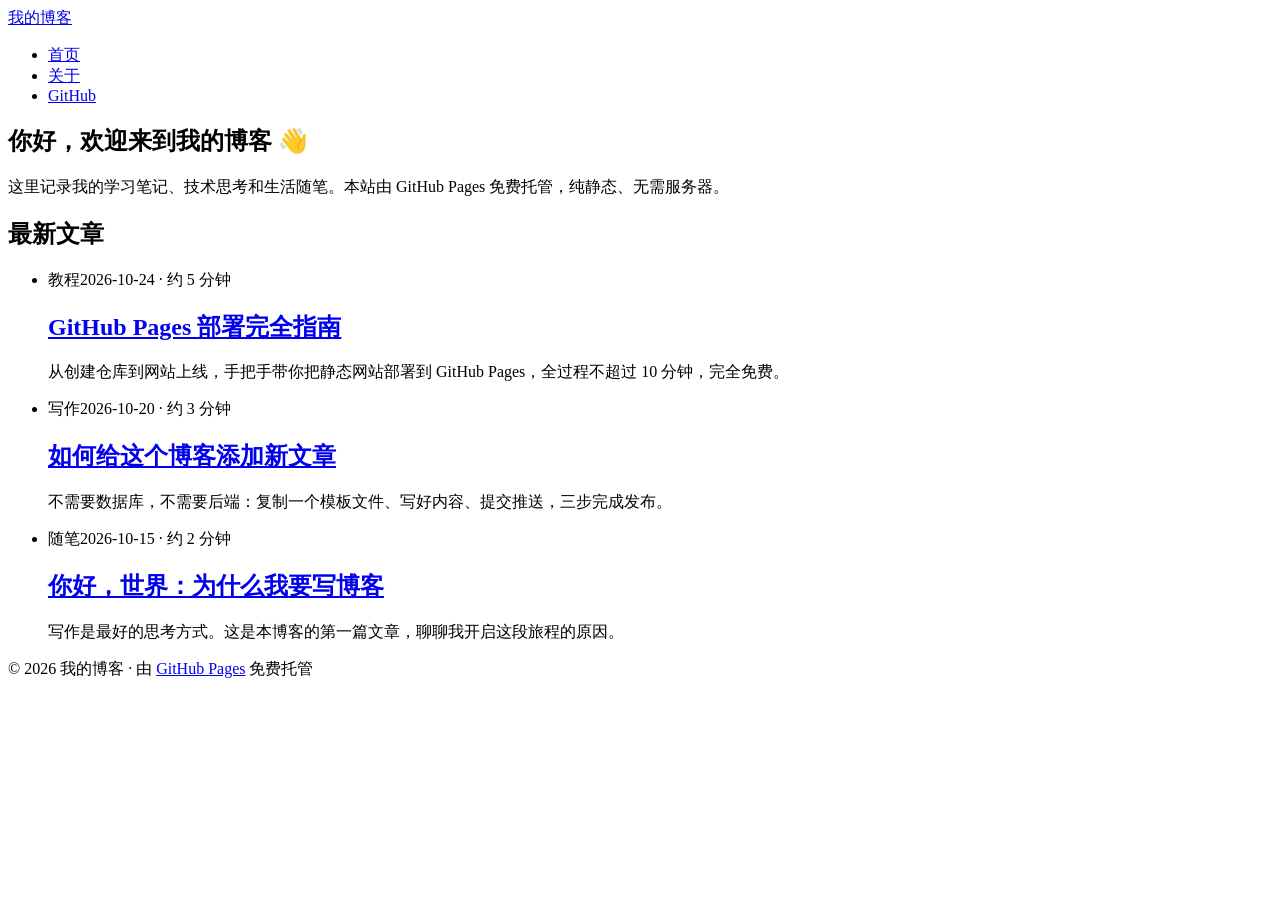
==== index.html @ ed173cc4 "feat: 上传 index.html" ====
<!DOCTYPE html>
<html lang="zh-CN">
<head>
  <meta charset="UTF-8">
  <meta name="viewport" content="width=device-width, initial-scale=1.0">
  <title>我的博客 · 记录与思考</title>
  <meta name="description" content="一个部署在 GitHub Pages 上的免费静态博客">
  <link rel="stylesheet" href="css/style.css">
</head>
<body>
  <header class="site-header">
    <nav class="nav" aria-label="主导航">
      <a class="nav-logo" href="index.html">我的<span>博客</span></a>
      <ul class="nav-links">
        <li><a href="index.html" class="active">首页</a></li>
        <li><a href="about.html">关于</a></li>
        <li><a href="https://github.com" target="_blank" rel="noopener">GitHub</a></li>
      </ul>
    </nav>
  </header>

  <main>
    <section class="hero">
      <h1>你好，欢迎来到我的博客 👋</h1>
      <p>这里记录我的学习笔记、技术思考和生活随笔。本站由 GitHub Pages 免费托管，纯静态、无需服务器。</p>
    </section>

    <section aria-labelledby="posts-heading">
      <h2 class="section-title" id="posts-heading">最新文章</h2>
      <ul class="post-list">
        <li class="post-item">
          <div class="post-meta">
            <span class="tag">教程</span>2026-10-24 · 约 5 分钟
          </div>
          <h2><a href="posts/github-pages-guide.html">GitHub Pages 部署完全指南</a></h2>
          <p class="post-excerpt">从创建仓库到网站上线，手把手带你把静态网站部署到 GitHub Pages，全过程不超过 10 分钟，完全免费。</p>
        </li>
        <li class="post-item">
          <div class="post-meta">
            <span class="tag">写作</span>2026-10-20 · 约 3 分钟
          </div>
          <h2><a href="posts/how-to-write.html">如何给这个博客添加新文章</a></h2>
          <p class="post-excerpt">不需要数据库，不需要后端：复制一个模板文件、写好内容、提交推送，三步完成发布。</p>
        </li>
        <li class="post-item">
          <div class="post-meta">
            <span class="tag">随笔</span>2026-10-15 · 约 2 分钟
          </div>
          <h2><a href="posts/hello-world.html">你好，世界：为什么我要写博客</a></h2>
          <p class="post-excerpt">写作是最好的思考方式。这是本博客的第一篇文章，聊聊我开启这段旅程的原因。</p>
        </li>
      </ul>
    </section>
  </main>

  <footer class="site-footer">
    <p>© 2026 我的博客 · 由 <a href="https://pages.github.com" target="_blank" rel="noopener">GitHub Pages</a> 免费托管</p>
  </footer>
</body>
</html>
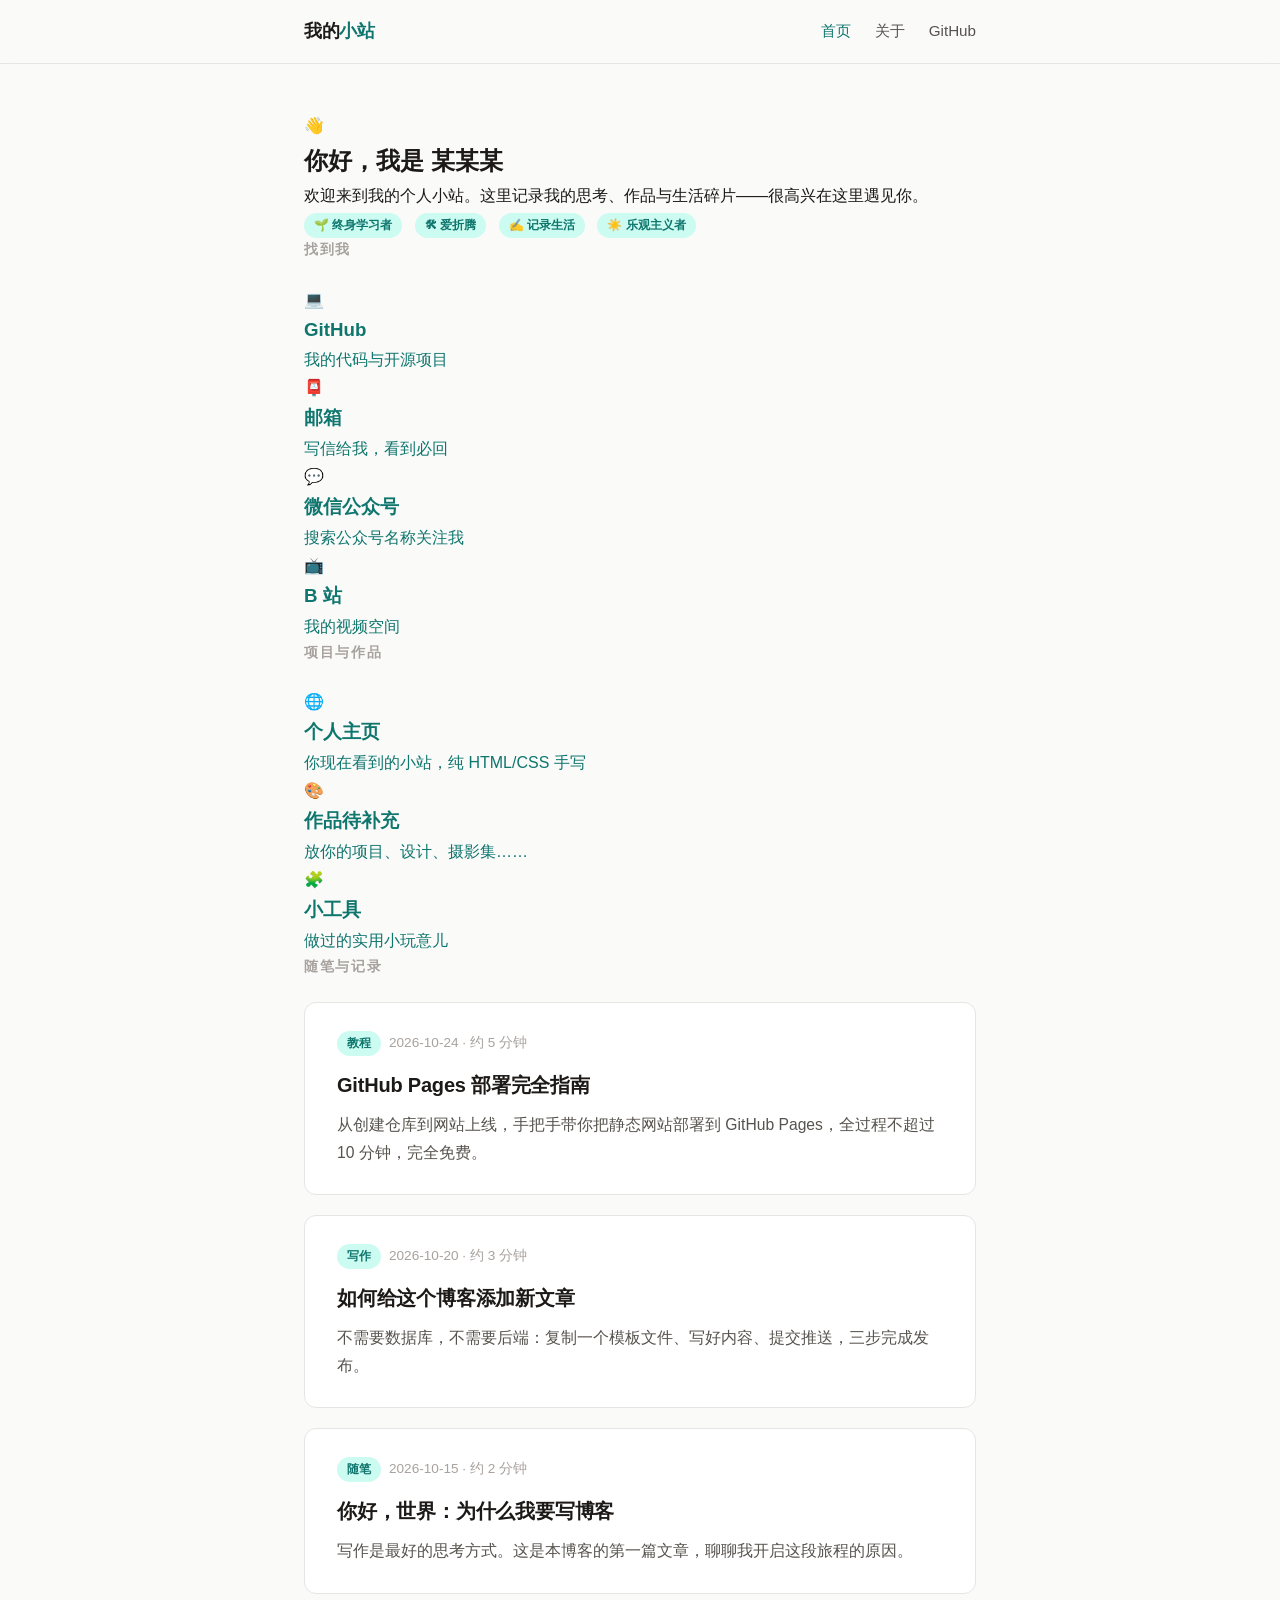
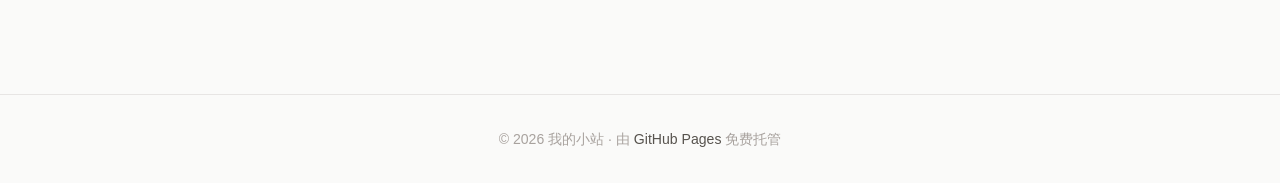
==== commit e757d14d: "feat: 更新 index.html" ====
--- a/index.html
+++ b/index.html
@@ -3,58 +3,113 @@
 <head>
   <meta charset="UTF-8">
   <meta name="viewport" content="width=device-width, initial-scale=1.0">
-  <title>我的博客 · 记录与思考</title>
-  <meta name="description" content="一个部署在 GitHub Pages 上的免费静态博客">
+  <title>我的小站 · 个人主页</title>
+  <meta name="description" content="我的个人主页：关于我、我的项目与随笔">
   <link rel="stylesheet" href="css/style.css">
 </head>
 <body>
   <header class="site-header">
     <nav class="nav" aria-label="主导航">
-      <a class="nav-logo" href="index.html">我的<span>博客</span></a>
+      <a class="nav-logo" href="index.html">我的<span>小站</span></a>
       <ul class="nav-links">
         <li><a href="index.html" class="active">首页</a></li>
         <li><a href="about.html">关于</a></li>
-        <li><a href="https://github.com" target="_blank" rel="noopener">GitHub</a></li>
+        <li><a href="https://github.com/3278155436" target="_blank" rel="noopener">GitHub</a></li>
       </ul>
     </nav>
   </header>
 
   <main>
-    <section class="hero">
-      <h1>你好，欢迎来到我的博客 👋</h1>
-      <p>这里记录我的学习笔记、技术思考和生活随笔。本站由 GitHub Pages 免费托管，纯静态、无需服务器。</p>
+    <!-- 个人介绍 -->
+    <section class="profile" aria-label="自我介绍">
+      <div class="avatar" aria-hidden="true">👋</div>
+      <div>
+        <h1>你好，我是 <span class="name">某某某</span></h1>
+        <p class="bio">欢迎来到我的个人小站。这里记录我的思考、作品与生活碎片——很高兴在这里遇见你。</p>
+      </div>
     </section>
 
-    <section aria-labelledby="posts-heading">
-      <h2 class="section-title" id="posts-heading">最新文章</h2>
-      <ul class="post-list">
-        <li class="post-item">
-          <div class="post-meta">
-            <span class="tag">教程</span>2026-10-24 · 约 5 分钟
-          </div>
-          <h2><a href="posts/github-pages-guide.html">GitHub Pages 部署完全指南</a></h2>
-          <p class="post-excerpt">从创建仓库到网站上线，手把手带你把静态网站部署到 GitHub Pages，全过程不超过 10 分钟，完全免费。</p>
-        </li>
-        <li class="post-item">
-          <div class="post-meta">
-            <span class="tag">写作</span>2026-10-20 · 约 3 分钟
-          </div>
-          <h2><a href="posts/how-to-write.html">如何给这个博客添加新文章</a></h2>
-          <p class="post-excerpt">不需要数据库，不需要后端：复制一个模板文件、写好内容、提交推送，三步完成发布。</p>
-        </li>
-        <li class="post-item">
-          <div class="post-meta">
-            <span class="tag">随笔</span>2026-10-15 · 约 2 分钟
-          </div>
-          <h2><a href="posts/hello-world.html">你好，世界：为什么我要写博客</a></h2>
-          <p class="post-excerpt">写作是最好的思考方式。这是本博客的第一篇文章，聊聊我开启这段旅程的原因。</p>
-        </li>
-      </ul>
-    </section>
+    <div class="tag-row" aria-label="身份标签">
+      <span class="tag">🌱 终身学习者</span>
+      <span class="tag">🛠 爱折腾</span>
+      <span class="tag">✍️ 记录生活</span>
+      <span class="tag">☀️ 乐观主义者</span>
+    </div>
+
+    <!-- 社交 / 联系方式 -->
+    <h2 class="section-title" id="contact">找到我</h2>
+    <div class="card-grid">
+      <a class="card" href="https://github.com/3278155436" target="_blank" rel="noopener">
+        <span class="card-icon">💻</span>
+        <h3>GitHub</h3>
+        <p>我的代码与开源项目</p>
+      </a>
+      <a class="card" href="mailto:example@example.com">
+        <span class="card-icon">📮</span>
+        <h3>邮箱</h3>
+        <p>写信给我，看到必回</p>
+      </a>
+      <a class="card" href="about.html">
+        <span class="card-icon">💬</span>
+        <h3>微信公众号</h3>
+        <p>搜索公众号名称关注我</p>
+      </a>
+      <a class="card" href="about.html">
+        <span class="card-icon">📺</span>
+        <h3>B 站</h3>
+        <p>我的视频空间</p>
+      </a>
+    </div>
+
+    <!-- 项目 / 作品展示 -->
+    <h2 class="section-title" id="projects">项目与作品</h2>
+    <div class="card-grid">
+      <a class="card" href="https://3278155436.github.io/">
+        <span class="card-icon">🌐</span>
+        <h3>个人主页</h3>
+        <p>你现在看到的小站，纯 HTML/CSS 手写</p>
+      </a>
+      <a class="card" href="about.html">
+        <span class="card-icon">🎨</span>
+        <h3>作品待补充</h3>
+        <p>放你的项目、设计、摄影集……</p>
+      </a>
+      <a class="card" href="about.html">
+        <span class="card-icon">🧩</span>
+        <h3>小工具</h3>
+        <p>做过的实用小玩意儿</p>
+      </a>
+    </div>
+
+    <!-- 随笔 / 文章 -->
+    <h2 class="section-title" id="posts">随笔与记录</h2>
+    <ul class="post-list">
+      <li class="post-item">
+        <div class="post-meta">
+          <span class="tag">教程</span>2026-10-24 · 约 5 分钟
+        </div>
+        <h2><a href="posts/github-pages-guide.html">GitHub Pages 部署完全指南</a></h2>
+        <p class="post-excerpt">从创建仓库到网站上线，手把手带你把静态网站部署到 GitHub Pages，全过程不超过 10 分钟，完全免费。</p>
+      </li>
+      <li class="post-item">
+        <div class="post-meta">
+          <span class="tag">写作</span>2026-10-20 · 约 3 分钟
+        </div>
+        <h2><a href="posts/how-to-write.html">如何给这个博客添加新文章</a></h2>
+        <p class="post-excerpt">不需要数据库，不需要后端：复制一个模板文件、写好内容、提交推送，三步完成发布。</p>
+      </li>
+      <li class="post-item">
+        <div class="post-meta">
+          <span class="tag">随笔</span>2026-10-15 · 约 2 分钟
+        </div>
+        <h2><a href="posts/hello-world.html">你好，世界：为什么我要写博客</a></h2>
+        <p class="post-excerpt">写作是最好的思考方式。这是本博客的第一篇文章，聊聊我开启这段旅程的原因。</p>
+      </li>
+    </ul>
   </main>
 
   <footer class="site-footer">
-    <p>© 2026 我的博客 · 由 <a href="https://pages.github.com" target="_blank" rel="noopener">GitHub Pages</a> 免费托管</p>
+    <p>© 2026 我的小站 · 由 <a href="https://pages.github.com" target="_blank" rel="noopener">GitHub Pages</a> 免费托管</p>
   </footer>
 </body>
 </html>
--- a/css/style.css
+++ b/css/style.css
@@ -0,0 +1,308 @@
+/* ============ 设计变量 ============ */
+:root {
+  --bg: #fafaf9;
+  --surface: #ffffff;
+  --text: #1c1917;
+  --text-secondary: #57534e;
+  --text-muted: #a8a29e;
+  --accent: #0f766e;
+  --accent-light: #ccfbf1;
+  --border: #e7e5e4;
+  --code-bg: #f5f5f4;
+  --radius: 12px;
+  --max-width: 720px;
+}
+
+* {
+  margin: 0;
+  padding: 0;
+  box-sizing: border-box;
+}
+
+html {
+  scroll-behavior: smooth;
+}
+
+body {
+  font-family: -apple-system, BlinkMacSystemFont, "Segoe UI", "PingFang SC",
+    "Hiragino Sans GB", "Microsoft YaHei", "Noto Sans SC", sans-serif;
+  background: var(--bg);
+  color: var(--text);
+  line-height: 1.75;
+  font-size: 16px;
+  -webkit-font-smoothing: antialiased;
+}
+
+a {
+  color: var(--accent);
+  text-decoration: none;
+  transition: opacity 0.15s ease;
+}
+
+a:hover {
+  opacity: 0.75;
+}
+
+/* ============ 导航栏 ============ */
+.site-header {
+  position: sticky;
+  top: 0;
+  z-index: 100;
+  background: rgba(250, 250, 249, 0.85);
+  backdrop-filter: blur(10px);
+  border-bottom: 1px solid var(--border);
+}
+
+.nav {
+  max-width: var(--max-width);
+  margin: 0 auto;
+  padding: 16px 24px;
+  display: flex;
+  align-items: center;
+  justify-content: space-between;
+}
+
+.nav-logo {
+  font-weight: 700;
+  font-size: 1.1rem;
+  color: var(--text);
+  letter-spacing: -0.02em;
+}
+
+.nav-logo span {
+  color: var(--accent);
+}
+
+.nav-links {
+  display: flex;
+  gap: 24px;
+  list-style: none;
+}
+
+.nav-links a {
+  color: var(--text-secondary);
+  font-size: 0.95rem;
+}
+
+.nav-links a:hover,
+.nav-links a.active {
+  color: var(--accent);
+}
+
+/* ============ 主体布局 ============ */
+main {
+  max-width: var(--max-width);
+  margin: 0 auto;
+  padding: 48px 24px 80px;
+}
+
+/* ============ 首页 Hero ============ */
+.hero {
+  margin-bottom: 56px;
+  padding: 40px 0;
+}
+
+.hero h1 {
+  font-size: 2.2rem;
+  font-weight: 800;
+  letter-spacing: -0.03em;
+  line-height: 1.3;
+  margin-bottom: 16px;
+}
+
+.hero p {
+  color: var(--text-secondary);
+  font-size: 1.1rem;
+  max-width: 34em;
+}
+
+/* ============ 文章列表 ============ */
+.section-title {
+  font-size: 0.85rem;
+  font-weight: 600;
+  text-transform: uppercase;
+  letter-spacing: 0.12em;
+  color: var(--text-muted);
+  margin-bottom: 24px;
+}
+
+.post-list {
+  list-style: none;
+}
+
+.post-item {
+  background: var(--surface);
+  border: 1px solid var(--border);
+  border-radius: var(--radius);
+  padding: 28px 32px;
+  margin-bottom: 20px;
+  transition: transform 0.15s ease, box-shadow 0.15s ease;
+}
+
+.post-item:hover {
+  transform: translateY(-2px);
+  box-shadow: 0 6px 20px rgba(28, 25, 23, 0.07);
+}
+
+.post-item h2 {
+  font-size: 1.25rem;
+  font-weight: 700;
+  margin-bottom: 8px;
+  letter-spacing: -0.01em;
+}
+
+.post-item h2 a {
+  color: var(--text);
+}
+
+.post-item h2 a:hover {
+  color: var(--accent);
+}
+
+.post-meta {
+  font-size: 0.85rem;
+  color: var(--text-muted);
+  margin-bottom: 12px;
+}
+
+.post-excerpt {
+  color: var(--text-secondary);
+  font-size: 0.98rem;
+}
+
+.tag {
+  display: inline-block;
+  background: var(--accent-light);
+  color: var(--accent);
+  font-size: 0.75rem;
+  font-weight: 600;
+  padding: 2px 10px;
+  border-radius: 999px;
+  margin-right: 8px;
+}
+
+/* ============ 文章页 ============ */
+.article-header {
+  margin-bottom: 40px;
+  padding-bottom: 28px;
+  border-bottom: 1px solid var(--border);
+}
+
+.article-header h1 {
+  font-size: 1.9rem;
+  font-weight: 800;
+  letter-spacing: -0.02em;
+  line-height: 1.35;
+  margin: 12px 0 16px;
+}
+
+.article-content h2 {
+  font-size: 1.4rem;
+  font-weight: 700;
+  margin: 40px 0 16px;
+  letter-spacing: -0.01em;
+}
+
+.article-content h3 {
+  font-size: 1.1rem;
+  font-weight: 700;
+  margin: 28px 0 12px;
+}
+
+.article-content p {
+  margin-bottom: 18px;
+  color: #292524;
+}
+
+.article-content ul,
+.article-content ol {
+  margin: 0 0 18px 1.6em;
+  color: #292524;
+}
+
+.article-content li {
+  margin-bottom: 8px;
+}
+
+.article-content code {
+  background: var(--code-bg);
+  border: 1px solid var(--border);
+  border-radius: 5px;
+  padding: 2px 6px;
+  font-size: 0.88em;
+  font-family: "SF Mono", "Cascadia Code", Consolas, monospace;
+}
+
+.article-content pre {
+  background: #1c1917;
+  color: #e7e5e4;
+  border-radius: var(--radius);
+  padding: 20px 24px;
+  overflow-x: auto;
+  margin-bottom: 20px;
+  font-size: 0.88rem;
+  line-height: 1.6;
+}
+
+.article-content pre code {
+  background: none;
+  border: none;
+  padding: 0;
+  color: inherit;
+}
+
+.article-content blockquote {
+  border-left: 3px solid var(--accent);
+  background: var(--accent-light);
+  padding: 14px 20px;
+  border-radius: 0 var(--radius) var(--radius) 0;
+  margin-bottom: 18px;
+  color: #134e4a;
+}
+
+.article-content strong {
+  font-weight: 700;
+}
+
+/* ============ 页脚 ============ */
+.site-footer {
+  border-top: 1px solid var(--border);
+  padding: 32px 24px;
+  text-align: center;
+  color: var(--text-muted);
+  font-size: 0.88rem;
+}
+
+.site-footer a {
+  color: var(--text-secondary);
+}
+
+/* ============ 返回链接 ============ */
+.back-link {
+  display: inline-block;
+  margin-bottom: 24px;
+  font-size: 0.92rem;
+}
+
+/* ============ 移动端适配 ============ */
+@media (max-width: 600px) {
+  .hero h1 {
+    font-size: 1.7rem;
+  }
+
+  .nav {
+    padding: 14px 20px;
+  }
+
+  .nav-links {
+    gap: 16px;
+  }
+
+  .post-item {
+    padding: 22px 20px;
+  }
+
+  main {
+    padding: 32px 20px 64px;
+  }
+}
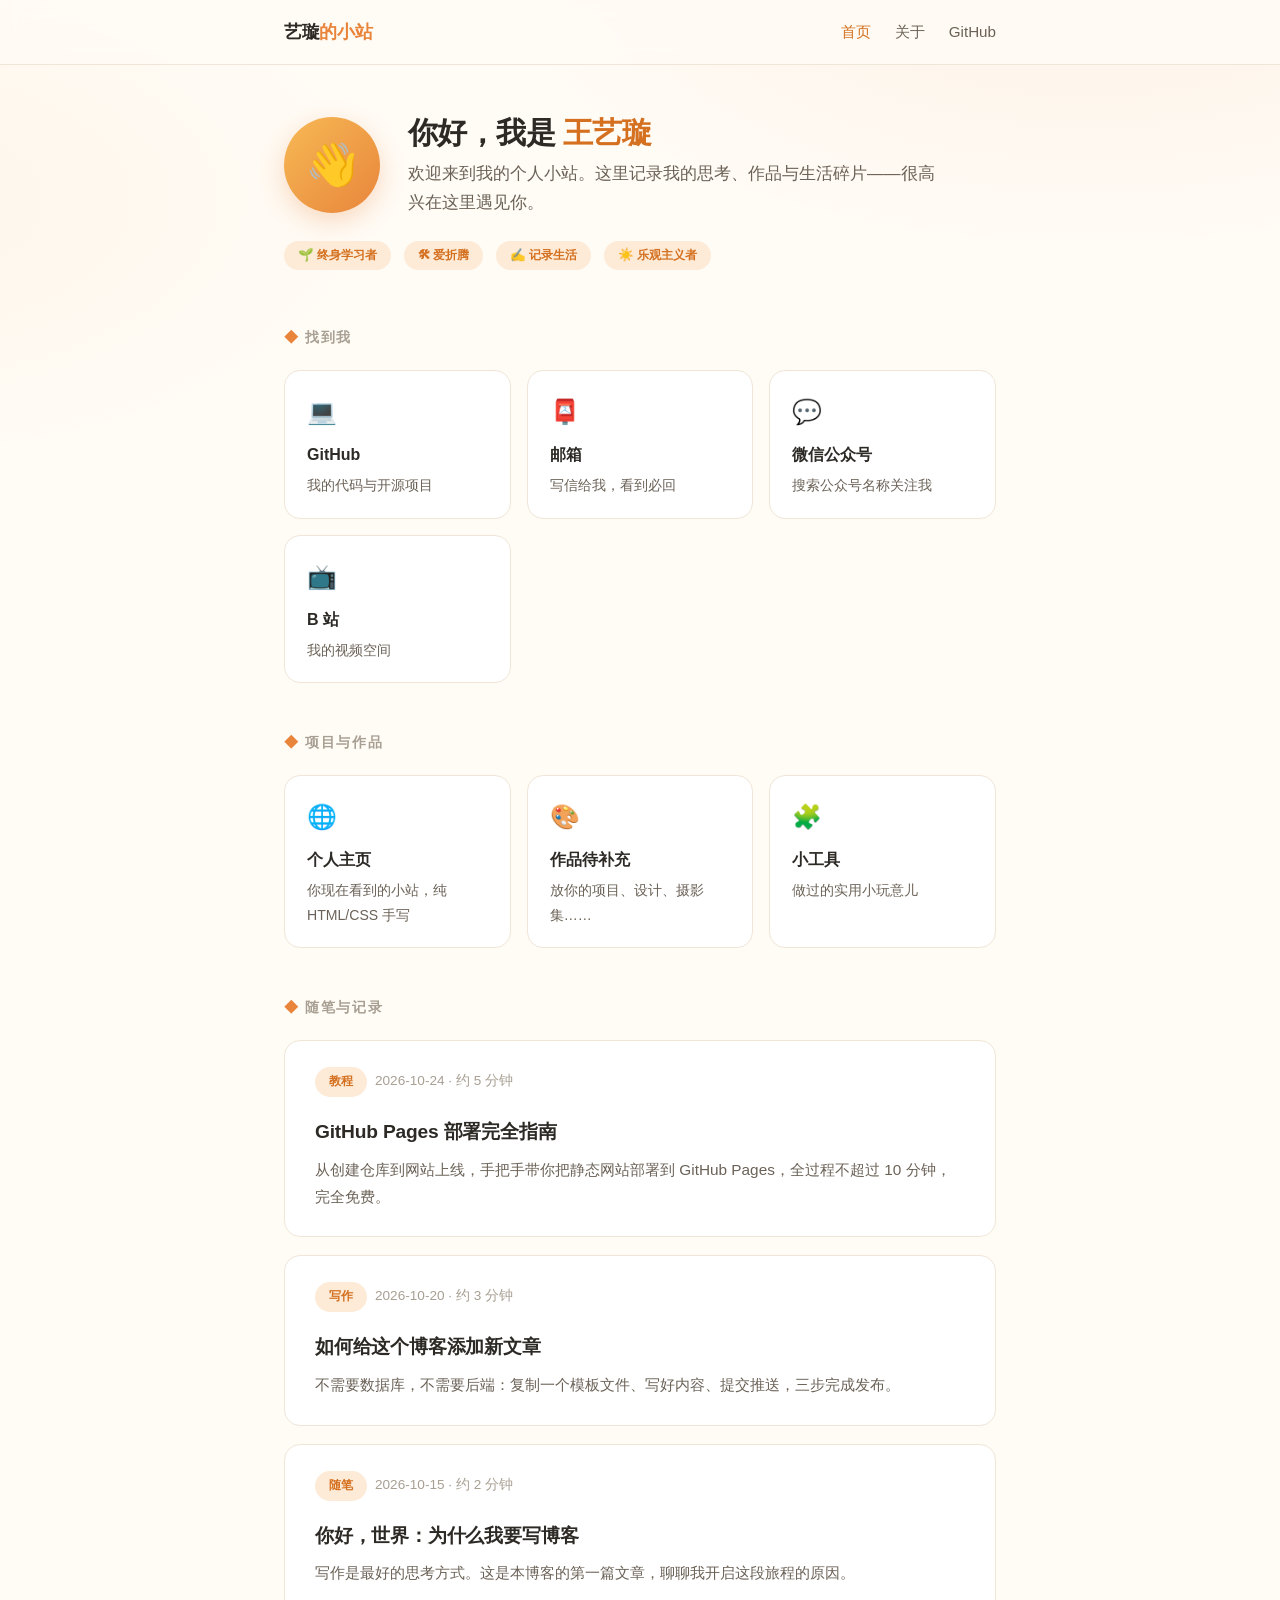
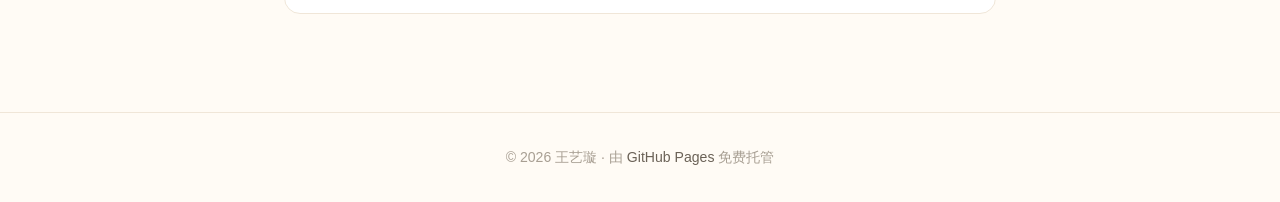
==== commit fe6f4cb4: "feat: 更新 index.html" ====
--- a/index.html
+++ b/index.html
@@ -3,14 +3,14 @@
 <head>
   <meta charset="UTF-8">
   <meta name="viewport" content="width=device-width, initial-scale=1.0">
-  <title>我的小站 · 个人主页</title>
-  <meta name="description" content="我的个人主页：关于我、我的项目与随笔">
+  <title>王艺璇 · 个人主页</title>
+  <meta name="description" content="王艺璇的个人主页：关于我、我的项目与随笔">
   <link rel="stylesheet" href="css/style.css">
 </head>
 <body>
   <header class="site-header">
     <nav class="nav" aria-label="主导航">
-      <a class="nav-logo" href="index.html">我的<span>小站</span></a>
+      <a class="nav-logo" href="index.html">艺璇<span>的小站</span></a>
       <ul class="nav-links">
         <li><a href="index.html" class="active">首页</a></li>
         <li><a href="about.html">关于</a></li>
@@ -24,7 +24,7 @@
     <section class="profile" aria-label="自我介绍">
       <div class="avatar" aria-hidden="true">👋</div>
       <div>
-        <h1>你好，我是 <span class="name">某某某</span></h1>
+        <h1>你好，我是 <span class="name">王艺璇</span></h1>
         <p class="bio">欢迎来到我的个人小站。这里记录我的思考、作品与生活碎片——很高兴在这里遇见你。</p>
       </div>
     </section>
@@ -44,7 +44,7 @@
         <h3>GitHub</h3>
         <p>我的代码与开源项目</p>
       </a>
-      <a class="card" href="mailto:example@example.com">
+      <a class="card" href="mailto:3278155436@qq.com">
         <span class="card-icon">📮</span>
         <h3>邮箱</h3>
         <p>写信给我，看到必回</p>
@@ -109,7 +109,7 @@
   </main>
 
   <footer class="site-footer">
-    <p>© 2026 我的小站 · 由 <a href="https://pages.github.com" target="_blank" rel="noopener">GitHub Pages</a> 免费托管</p>
+    <p>© 2026 王艺璇 · 由 <a href="https://pages.github.com" target="_blank" rel="noopener">GitHub Pages</a> 免费托管</p>
   </footer>
 </body>
 </html>
--- a/css/style.css
+++ b/css/style.css
@@ -1,16 +1,18 @@
-/* ============ 设计变量 ============ */
+/* ============ 设计变量 · 暖色活泼风 ============ */
 :root {
-  --bg: #fafaf9;
+  --bg: #fffbf5;
   --surface: #ffffff;
-  --text: #1c1917;
-  --text-secondary: #57534e;
-  --text-muted: #a8a29e;
-  --accent: #0f766e;
-  --accent-light: #ccfbf1;
-  --border: #e7e5e4;
-  --code-bg: #f5f5f4;
-  --radius: 12px;
-  --max-width: 720px;
+  --text: #2d2a26;
+  --text-secondary: #6b6257;
+  --text-muted: #a89f93;
+  --accent: #e8853b;
+  --accent-deep: #d4701f;
+  --accent-light: #fdebd7;
+  --accent-soft: #fff3e4;
+  --border: #f0e6d8;
+  --code-bg: #faf3ea;
+  --radius: 16px;
+  --max-width: 760px;
 }
 
 * {
@@ -26,7 +28,10 @@
 body {
   font-family: -apple-system, BlinkMacSystemFont, "Segoe UI", "PingFang SC",
     "Hiragino Sans GB", "Microsoft YaHei", "Noto Sans SC", sans-serif;
-  background: var(--bg);
+  background:
+    radial-gradient(ellipse 600px 300px at 85% -50px, rgba(232, 133, 59, 0.08), transparent),
+    radial-gradient(ellipse 500px 260px at -10% 200px, rgba(240, 170, 80, 0.07), transparent),
+    var(--bg);
   color: var(--text);
   line-height: 1.75;
   font-size: 16px;
@@ -34,7 +39,7 @@
 }
 
 a {
-  color: var(--accent);
+  color: var(--accent-deep);
   text-decoration: none;
   transition: opacity 0.15s ease;
 }
@@ -48,7 +53,7 @@
   position: sticky;
   top: 0;
   z-index: 100;
-  background: rgba(250, 250, 249, 0.85);
+  background: rgba(255, 251, 245, 0.85);
   backdrop-filter: blur(10px);
   border-bottom: 1px solid var(--border);
 }
@@ -63,8 +68,8 @@
 }
 
 .nav-logo {
-  font-weight: 700;
-  font-size: 1.1rem;
+  font-weight: 800;
+  font-size: 1.15rem;
   color: var(--text);
   letter-spacing: -0.02em;
 }
@@ -86,7 +91,7 @@
 
 .nav-links a:hover,
 .nav-links a.active {
-  color: var(--accent);
+  color: var(--accent-deep);
 }
 
 /* ============ 主体布局 ============ */
@@ -96,36 +101,116 @@
   padding: 48px 24px 80px;
 }
 
-/* ============ 首页 Hero ============ */
-.hero {
-  margin-bottom: 56px;
-  padding: 40px 0;
-}
-
-.hero h1 {
-  font-size: 2.2rem;
+/* ============ 个人介绍区 ============ */
+.profile {
+  display: flex;
+  align-items: center;
+  gap: 28px;
+  margin-bottom: 20px;
+}
+
+.avatar {
+  width: 96px;
+  height: 96px;
+  border-radius: 50%;
+  background: linear-gradient(135deg, #f7b955, #e8853b);
+  display: flex;
+  align-items: center;
+  justify-content: center;
+  font-size: 2.6rem;
+  flex-shrink: 0;
+  box-shadow: 0 8px 24px rgba(232, 133, 59, 0.28);
+}
+
+.profile h1 {
+  font-size: 1.9rem;
   font-weight: 800;
-  letter-spacing: -0.03em;
+  letter-spacing: -0.02em;
   line-height: 1.3;
-  margin-bottom: 16px;
-}
-
-.hero p {
-  color: var(--text-secondary);
-  font-size: 1.1rem;
-  max-width: 34em;
-}
-
-/* ============ 文章列表 ============ */
+  margin-bottom: 6px;
+}
+
+.profile h1 .name {
+  color: var(--accent-deep);
+}
+
+.profile .bio {
+  color: var(--text-secondary);
+  font-size: 1.05rem;
+  max-width: 32em;
+}
+
+.tag-row {
+  margin: 22px 0 8px;
+}
+
+.tag {
+  display: inline-block;
+  background: var(--accent-light);
+  color: var(--accent-deep);
+  font-size: 0.78rem;
+  font-weight: 600;
+  padding: 4px 14px;
+  border-radius: 999px;
+  margin: 0 8px 8px 0;
+}
+
+/* ============ 区块标题 ============ */
 .section-title {
   font-size: 0.85rem;
-  font-weight: 600;
+  font-weight: 700;
   text-transform: uppercase;
   letter-spacing: 0.12em;
   color: var(--text-muted);
-  margin-bottom: 24px;
-}
-
+  margin: 48px 0 20px;
+}
+
+.section-title::before {
+  content: "◆ ";
+  color: var(--accent);
+}
+
+/* ============ 卡片网格（社交链接 / 项目） ============ */
+.card-grid {
+  display: grid;
+  grid-template-columns: repeat(auto-fill, minmax(220px, 1fr));
+  gap: 16px;
+}
+
+.card {
+  background: var(--surface);
+  border: 1px solid var(--border);
+  border-radius: var(--radius);
+  padding: 20px 22px;
+  display: block;
+  color: var(--text);
+  transition: transform 0.15s ease, box-shadow 0.15s ease;
+}
+
+.card:hover {
+  transform: translateY(-3px);
+  box-shadow: 0 10px 24px rgba(212, 112, 31, 0.12);
+  opacity: 1;
+}
+
+.card .card-icon {
+  font-size: 1.5rem;
+  margin-bottom: 8px;
+  display: block;
+}
+
+.card h3 {
+  font-size: 1rem;
+  font-weight: 700;
+  margin-bottom: 4px;
+}
+
+.card p {
+  font-size: 0.88rem;
+  color: var(--text-secondary);
+}
+
+/* ============ 文章列表 ============ */
 .post-list {
   list-style: none;
 }
@@ -134,18 +219,18 @@
   background: var(--surface);
   border: 1px solid var(--border);
   border-radius: var(--radius);
-  padding: 28px 32px;
-  margin-bottom: 20px;
+  padding: 26px 30px;
+  margin-bottom: 18px;
   transition: transform 0.15s ease, box-shadow 0.15s ease;
 }
 
 .post-item:hover {
   transform: translateY(-2px);
-  box-shadow: 0 6px 20px rgba(28, 25, 23, 0.07);
+  box-shadow: 0 8px 22px rgba(212, 112, 31, 0.1);
 }
 
 .post-item h2 {
-  font-size: 1.25rem;
+  font-size: 1.2rem;
   font-weight: 700;
   margin-bottom: 8px;
   letter-spacing: -0.01em;
@@ -156,29 +241,18 @@
 }
 
 .post-item h2 a:hover {
-  color: var(--accent);
+  color: var(--accent-deep);
 }
 
 .post-meta {
   font-size: 0.85rem;
   color: var(--text-muted);
-  margin-bottom: 12px;
+  margin-bottom: 10px;
 }
 
 .post-excerpt {
   color: var(--text-secondary);
-  font-size: 0.98rem;
-}
-
-.tag {
-  display: inline-block;
-  background: var(--accent-light);
-  color: var(--accent);
-  font-size: 0.75rem;
-  font-weight: 600;
-  padding: 2px 10px;
-  border-radius: 999px;
-  margin-right: 8px;
+  font-size: 0.96rem;
 }
 
 /* ============ 文章页 ============ */
@@ -211,13 +285,13 @@
 
 .article-content p {
   margin-bottom: 18px;
-  color: #292524;
+  color: #3a352f;
 }
 
 .article-content ul,
 .article-content ol {
   margin: 0 0 18px 1.6em;
-  color: #292524;
+  color: #3a352f;
 }
 
 .article-content li {
@@ -234,8 +308,8 @@
 }
 
 .article-content pre {
-  background: #1c1917;
-  color: #e7e5e4;
+  background: #2d2a26;
+  color: #f5ede2;
   border-radius: var(--radius);
   padding: 20px 24px;
   overflow-x: auto;
@@ -253,11 +327,11 @@
 
 .article-content blockquote {
   border-left: 3px solid var(--accent);
-  background: var(--accent-light);
+  background: var(--accent-soft);
   padding: 14px 20px;
   border-radius: 0 var(--radius) var(--radius) 0;
   margin-bottom: 18px;
-  color: #134e4a;
+  color: #8a5418;
 }
 
 .article-content strong {
@@ -286,8 +360,14 @@
 
 /* ============ 移动端适配 ============ */
 @media (max-width: 600px) {
-  .hero h1 {
-    font-size: 1.7rem;
+  .profile {
+    flex-direction: column;
+    text-align: center;
+    gap: 16px;
+  }
+
+  .profile h1 {
+    font-size: 1.55rem;
   }
 
   .nav {
@@ -298,6 +378,10 @@
     gap: 16px;
   }
 
+  .card-grid {
+    grid-template-columns: 1fr;
+  }
+
   .post-item {
     padding: 22px 20px;
   }
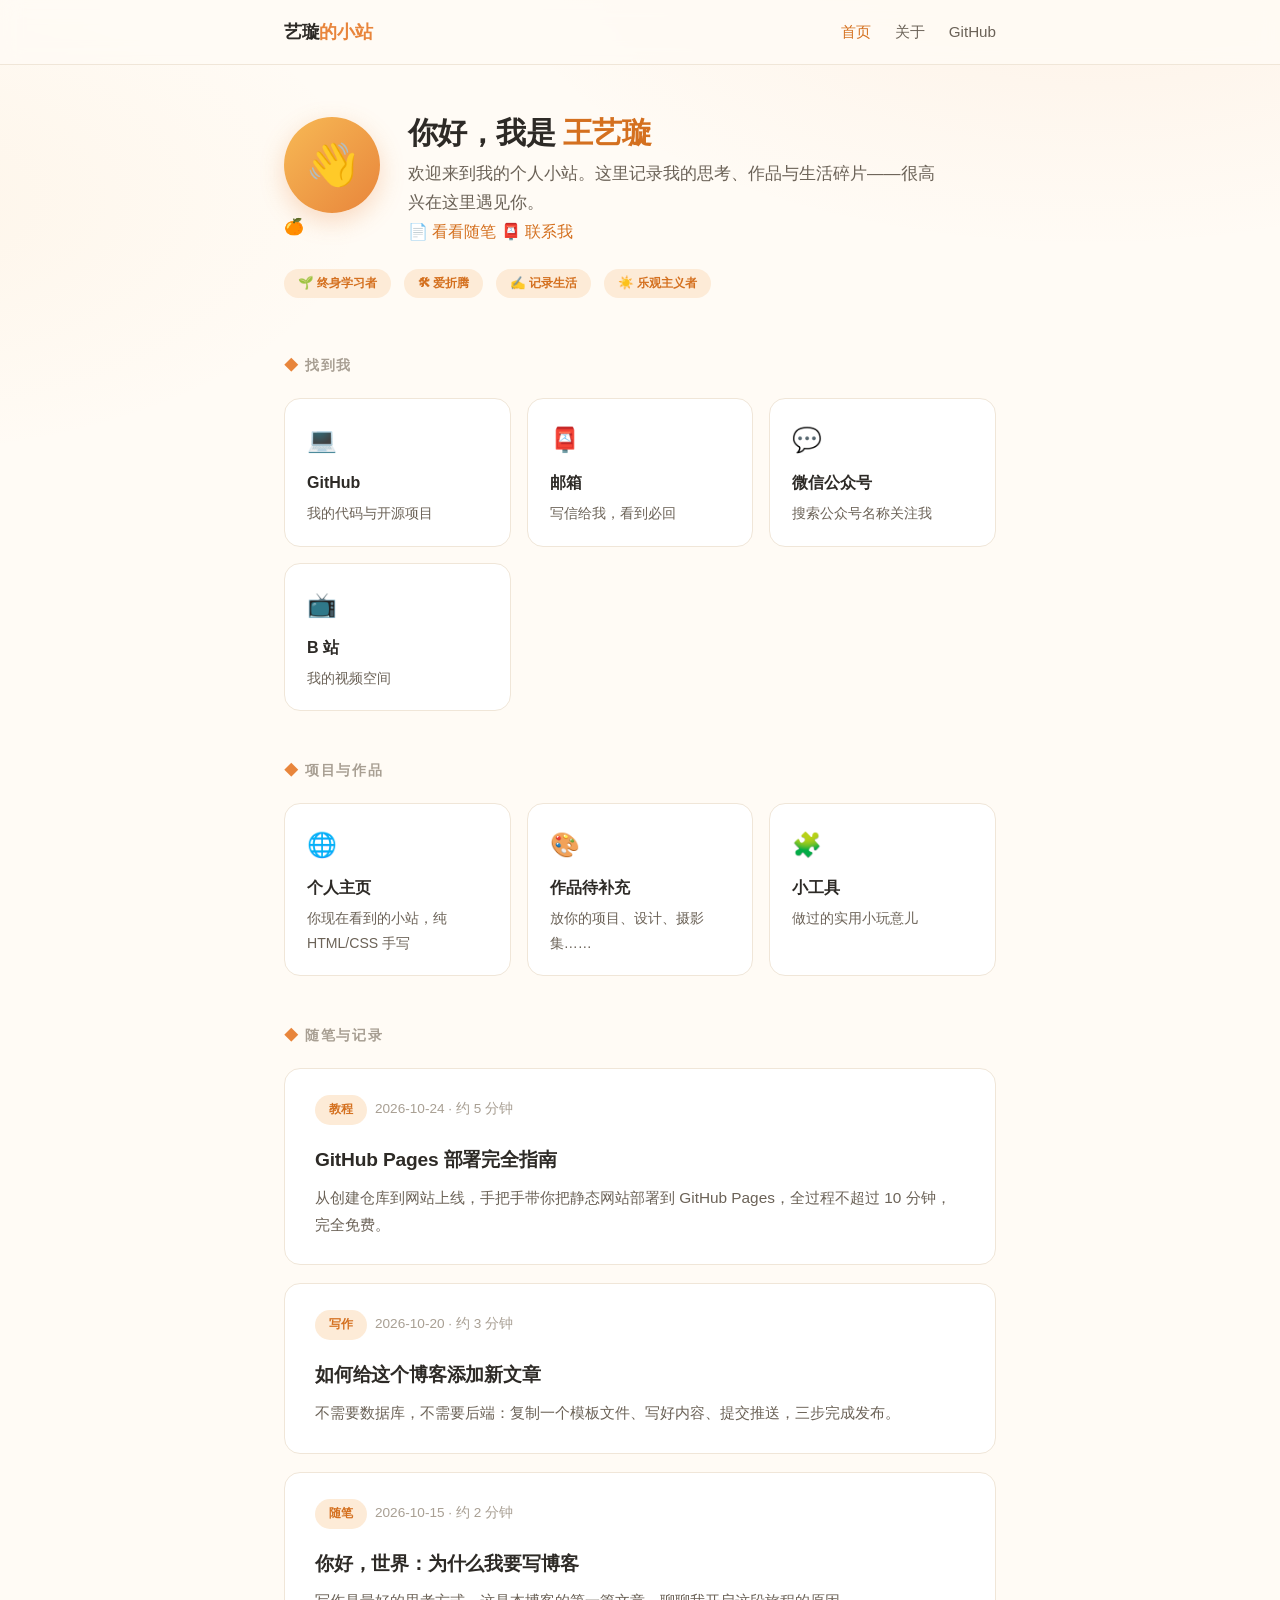
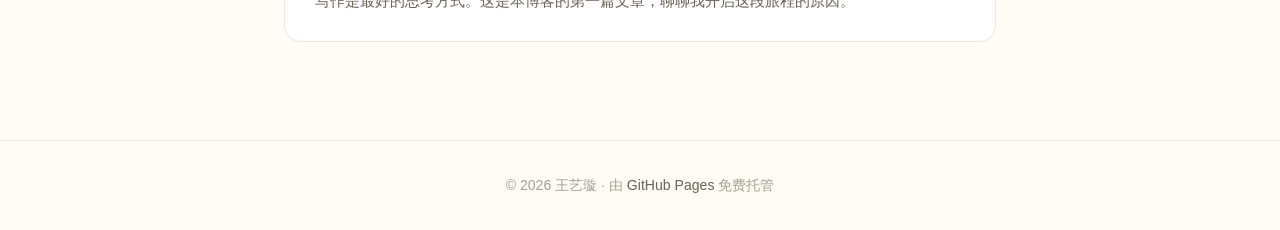
==== commit ca27048a: "feat: 更新 index.html" ====
--- a/index.html
+++ b/index.html
@@ -21,15 +21,22 @@
 
   <main>
     <!-- 个人介绍 -->
-    <section class="profile" aria-label="自我介绍">
-      <div class="avatar" aria-hidden="true">👋</div>
+    <section class="profile fade-up" aria-label="自我介绍">
+      <div class="avatar-wrap">
+        <div class="avatar" aria-hidden="true">👋</div>
+        <div class="avatar-badge" aria-hidden="true">🍊</div>
+      </div>
       <div>
         <h1>你好，我是 <span class="name">王艺璇</span></h1>
         <p class="bio">欢迎来到我的个人小站。这里记录我的思考、作品与生活碎片——很高兴在这里遇见你。</p>
+        <div class="hero-cta">
+          <a class="btn btn-primary" href="#posts">📄 看看随笔</a>
+          <a class="btn btn-outline" href="#contact">📮 联系我</a>
+        </div>
       </div>
     </section>
 
-    <div class="tag-row" aria-label="身份标签">
+    <div class="tag-row fade-up" aria-label="身份标签">
       <span class="tag">🌱 终身学习者</span>
       <span class="tag">🛠 爱折腾</span>
       <span class="tag">✍️ 记录生活</span>
@@ -38,7 +45,7 @@
 
     <!-- 社交 / 联系方式 -->
     <h2 class="section-title" id="contact">找到我</h2>
-    <div class="card-grid">
+    <div class="card-grid fade-up">
       <a class="card" href="https://github.com/3278155436" target="_blank" rel="noopener">
         <span class="card-icon">💻</span>
         <h3>GitHub</h3>
@@ -63,7 +70,7 @@
 
     <!-- 项目 / 作品展示 -->
     <h2 class="section-title" id="projects">项目与作品</h2>
-    <div class="card-grid">
+    <div class="card-grid fade-up">
       <a class="card" href="https://3278155436.github.io/">
         <span class="card-icon">🌐</span>
         <h3>个人主页</h3>
